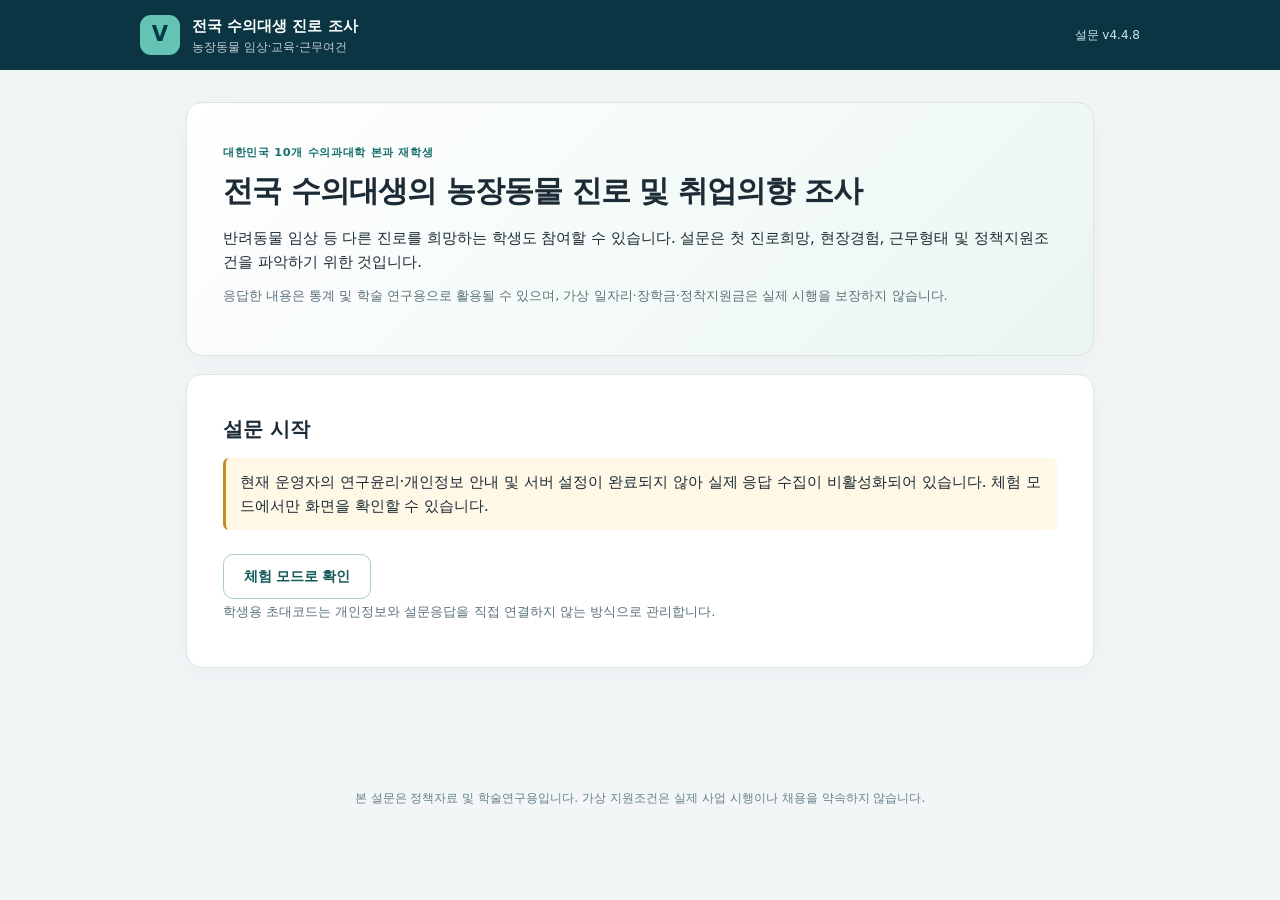
==== index.html @ c11aa6da "Publish survey v4.4.8 with recruitment closed" ====
<!doctype html><html lang="ko"><head><meta charset="utf-8"><meta name="viewport" content="width=device-width,initial-scale=1"><meta name="referrer" content="no-referrer"><meta name="robots" content="noindex,nofollow"><title>전국 수의대생 진로 및 취업의향 조사</title><link rel="stylesheet" href="assets/styles.css"></head><body>
<header class="header"><div class="brand"><span class="mark">V</span><div><strong>전국 수의대생 진로 조사</strong><small>농장동물 임상·교육·근무여건</small></div></div><span class="version">설문 v4.4.8</span></header>
<main id="app" class="shell"><section class="panel hero"><span class="eyebrow">온라인 설문 시스템</span><h1>전국 수의대생의 농장동물 진로 및 취업의향 조사</h1><p>설문 화면을 준비하고 있습니다.</p></section></main>
<footer class="footer">본 설문은 정책자료 및 학술연구용입니다. 가상 지원조건은 실제 사업 시행이나 채용을 약속하지 않습니다.</footer>
<script src="config.js"></script><script type="module" src="src/app.mjs"></script></body></html>
---- assets/styles.css ----
:root{font-family:system-ui,-apple-system,"Apple SD Gothic Neo","Malgun Gothic",sans-serif;color:#1c2b35;background:#f2f6f7;font-size:15px;line-height:1.6}*{box-sizing:border-box}body{margin:0}.header{background:#0b3542;color:#fff;display:flex;align-items:center;justify-content:space-between;padding:14px max(16px,calc((100vw - 1000px)/2));gap:16px}.brand{display:flex;align-items:center;gap:12px}.brand strong,.brand small{display:block}.brand small{font-size:.77rem;opacity:.75}.mark{width:40px;height:40px;display:grid;place-items:center;border-radius:11px;background:#64c3b3;color:#063a42;font-weight:900;font-size:1.4rem}.version{color:#c7e9e6;font-size:.8rem}.quiet{color:#bbebe5}.shell{max-width:940px;margin:32px auto;padding:0 16px;min-height:70vh}.panel{background:#fff;border:1px solid #dbe5e7;border-radius:16px;padding:clamp(18px,3.5vw,36px);box-shadow:0 5px 20px #1837490a;margin-bottom:18px}.hero{background:linear-gradient(135deg,#fff,#eaf6f2)}h1{font-size:clamp(1.4rem,3.5vw,2rem);line-height:1.3;letter-spacing:-.03em;margin:8px 0 16px}h2{font-size:1.35rem;line-height:1.4;margin:4px 0 10px}h3{font-size:1.07rem;margin:0 0 10px}.eyebrow{color:#176e6d;font-size:.75rem;text-transform:uppercase;letter-spacing:.06em;font-weight:700}p{margin:6px 0 12px}.muted,.help{color:#59717b;font-size:.87rem}.help{margin:3px 0 8px}.notice{border-left:3px solid #398a85;background:#eef8f7;padding:12px 16px;border-radius:5px;white-space:pre-wrap}.warning{background:#fff8e7;border-left:3px solid #c48d21;padding:12px 14px;border-radius:6px;margin:14px 0}.error{color:#9b2831;background:#fff3f3;border:1px solid #efb7be;padding:10px 13px;border-radius:8px;margin:12px 0}.success{color:#10615e;background:#e9f7f3;border:1px solid #abdfd3;padding:10px 13px;border-radius:8px}.question{padding:22px 0;border-top:1px solid #e5edef}.question:first-child{border-top:0}.question-title{font-size:1.035rem;font-weight:700;letter-spacing:-.01em}.qid{color:#287d75;font-size:.79rem;margin-right:8px;font-weight:800}.options{display:grid;grid-template-columns:repeat(2,minmax(0,1fr));gap:8px 12px;margin-top:12px}.options.single-column{grid-template-columns:1fr}.option{display:flex;gap:9px;align-items:flex-start;border:1px solid #dce7e9;border-radius:9px;padding:10px 12px;background:#fff;cursor:pointer;min-height:44px}.option:hover{border-color:#6eb6ae;background:#f7fcfb}.option:has(input:checked){border-color:#1b8f82;background:#e8f7f4;color:#095148}.option input{accent-color:#17857a;margin-top:4px;flex-shrink:0}.option span{line-height:1.45}.choice-scale{display:flex;flex-wrap:wrap;gap:6px;margin-top:10px}.choice-scale label{min-width:41px;height:43px;border:1px solid #d5e1e4;border-radius:9px;display:grid;place-items:center;cursor:pointer}.choice-scale label:has(input:checked){background:#157a75;color:#fff;border-color:#157a75}.choice-scale input{position:absolute;opacity:0;pointer-events:none}.scale-ends{display:flex;justify-content:space-between;color:#647d86;font-size:.77rem;margin-top:5px}.subquestion{margin:17px 0;border:1px solid #e1eaec;border-radius:10px;padding:14px}.subquestion h3{font-size:.91rem}.subquestion .choice-scale label{min-width:35px;height:38px}.model-card{border:1px solid #d8e6e8;border-radius:11px;margin:10px 0;padding:15px;background:#f9fcfc}.model-card strong{display:block;margin-bottom:3px}.model-card p{margin:0;color:#587079;font-size:.91rem}.buttons{display:flex;align-items:center;justify-content:space-between;gap:10px;margin-top:24px}.btn{border:0;background:#126c69;color:white;padding:12px 20px;border-radius:10px;cursor:pointer;font-size:.95rem;font-weight:700}.btn:hover{background:#0b5351}.btn.outline{background:#fff;color:#165b5b;border:1px solid #a7cecc}.btn:disabled{opacity:.45;cursor:not-allowed}.progress{height:7px;background:#e7eff0;border-radius:100px;overflow:hidden;margin:14px 0 6px}.progress span{display:block;height:100%;background:#1e9a8b;transition:width .2s}.progress-meta{display:flex;justify-content:space-between;color:#607c85;font-size:.82rem}.footer{text-align:center;color:#66808b;font-size:.82rem;padding:25px}.field{display:block;width:100%;border:1px solid #b5c9cd;border-radius:9px;font:inherit;padding:12px;margin:8px 0 14px}textarea.field{min-height:110px;resize:vertical}.mini-grid{display:grid;grid-template-columns:repeat(3,1fr);gap:11px}.metric{background:#edf7f5;border:1px solid #d2e7e3;border-radius:12px;padding:15px}.metric strong{font-size:1.5rem;display:block}.metric span{font-size:.8rem;color:#4a6972}table{border-collapse:collapse;width:100%;font-size:.9rem}th,td{text-align:left;padding:9px;border-bottom:1px solid #e1ebee}th{background:#f4f9f9}.table-wrap{overflow-x:auto}.row{display:flex;gap:12px;align-items:center}.row>*{flex:1}.hidden{display:none!important}.test-watermark{background:#fff0c8;color:#7b4f00;font-size:.8rem;text-align:center;padding:8px;font-weight:700}label:focus-within{outline:2px solid #56a9a0;outline-offset:2px}input[type="radio"],input[type="checkbox"]{min-width:17px;min-height:17px}.small{font-size:.8rem}@media(max-width:650px){.shell{margin:16px auto}.panel{padding:18px 14px;border-radius:12px}.options{grid-template-columns:1fr}.mini-grid{grid-template-columns:1fr}.row{flex-direction:column;align-items:stretch}.header{padding:12px 16px}.qid{display:inline-block}.choice-scale label{min-width:39px}.subquestion{padding:10px}.subquestion .choice-scale label{min-width:33px}}
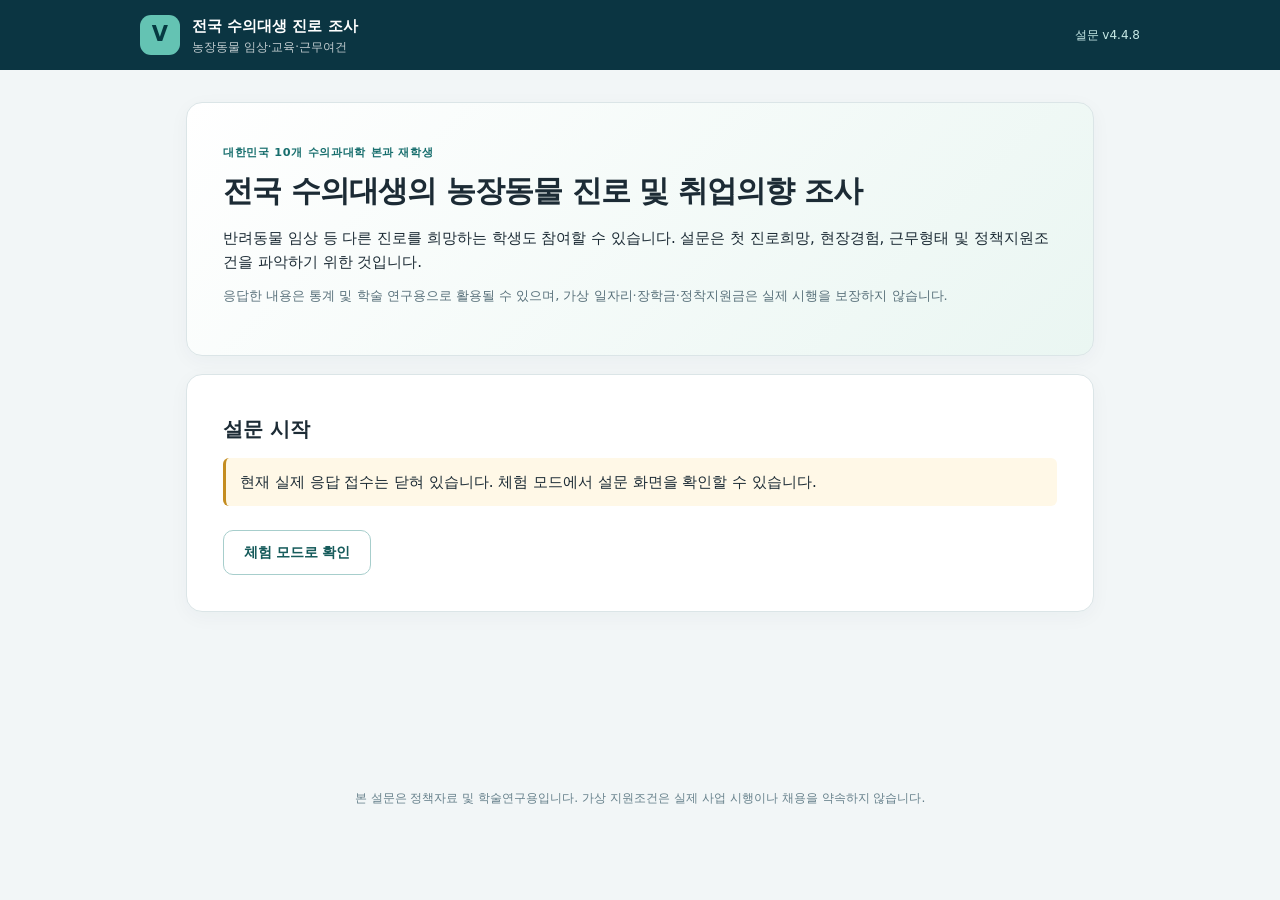
==== commit 0480e744: "Refresh cached survey modules for pilot release" ====
--- a/index.html
+++ b/index.html
@@ -2,4 +2,4 @@
 <header class="header"><div class="brand"><span class="mark">V</span><div><strong>전국 수의대생 진로 조사</strong><small>농장동물 임상·교육·근무여건</small></div></div><span class="version">설문 v4.4.8</span></header>
 <main id="app" class="shell"><section class="panel hero"><span class="eyebrow">온라인 설문 시스템</span><h1>전국 수의대생의 농장동물 진로 및 취업의향 조사</h1><p>설문 화면을 준비하고 있습니다.</p></section></main>
 <footer class="footer">본 설문은 정책자료 및 학술연구용입니다. 가상 지원조건은 실제 사업 시행이나 채용을 약속하지 않습니다.</footer>
-<script src="config.js"></script><script type="module" src="src/app.mjs"></script></body></html>
+<script src="config.js"></script><script type="module" src="src/app.mjs?v=448-pilot1"></script></body></html>
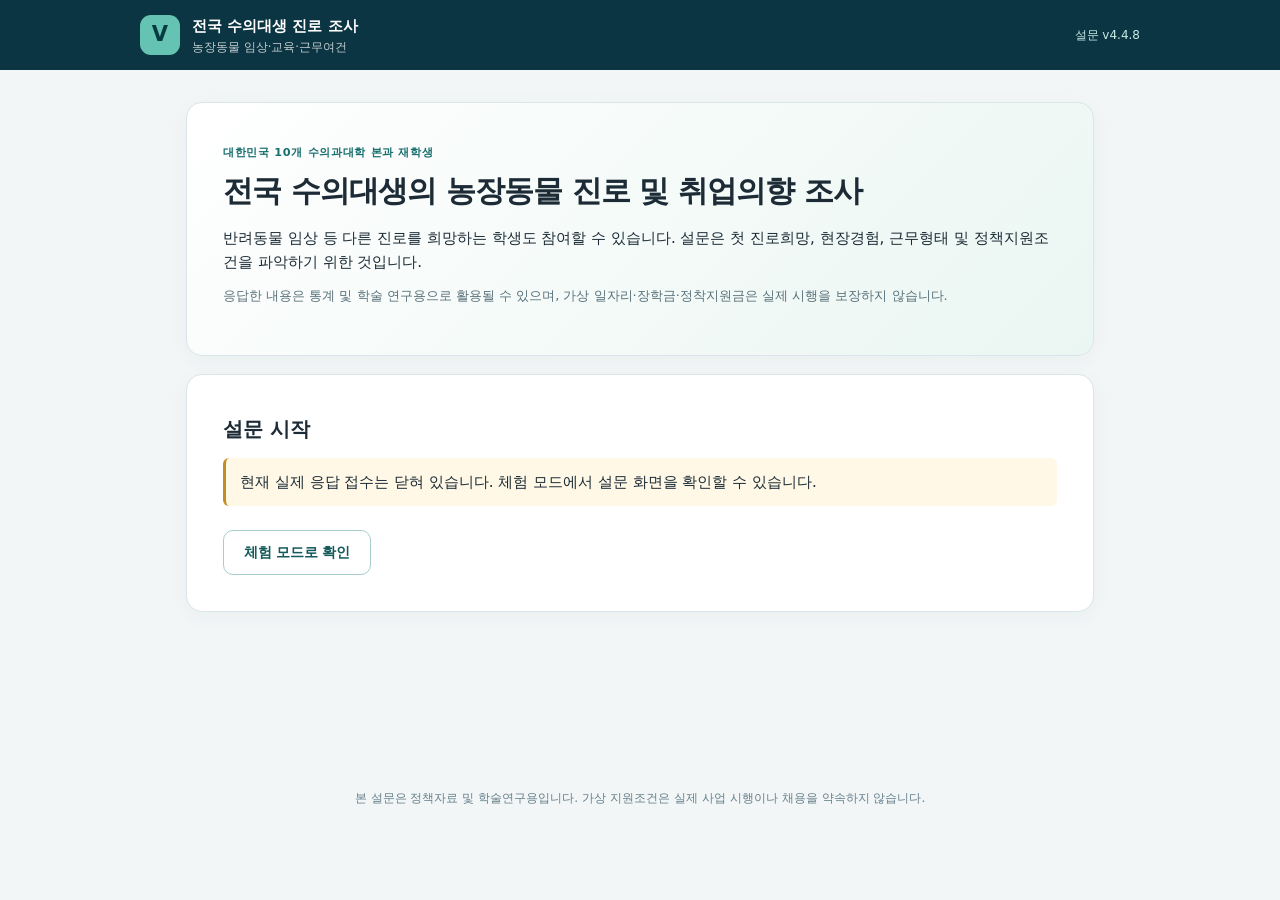
==== commit 9951dc9f: "Refresh shared-link survey interface" ====
--- a/index.html
+++ b/index.html
@@ -2,4 +2,4 @@
 <header class="header"><div class="brand"><span class="mark">V</span><div><strong>전국 수의대생 진로 조사</strong><small>농장동물 임상·교육·근무여건</small></div></div><span class="version">설문 v4.4.8</span></header>
 <main id="app" class="shell"><section class="panel hero"><span class="eyebrow">온라인 설문 시스템</span><h1>전국 수의대생의 농장동물 진로 및 취업의향 조사</h1><p>설문 화면을 준비하고 있습니다.</p></section></main>
 <footer class="footer">본 설문은 정책자료 및 학술연구용입니다. 가상 지원조건은 실제 사업 시행이나 채용을 약속하지 않습니다.</footer>
-<script src="config.js"></script><script type="module" src="src/app.mjs?v=448-pilot1"></script></body></html>
+<script src="config.js"></script><script type="module" src="src/app.mjs?v=448-link1"></script></body></html>
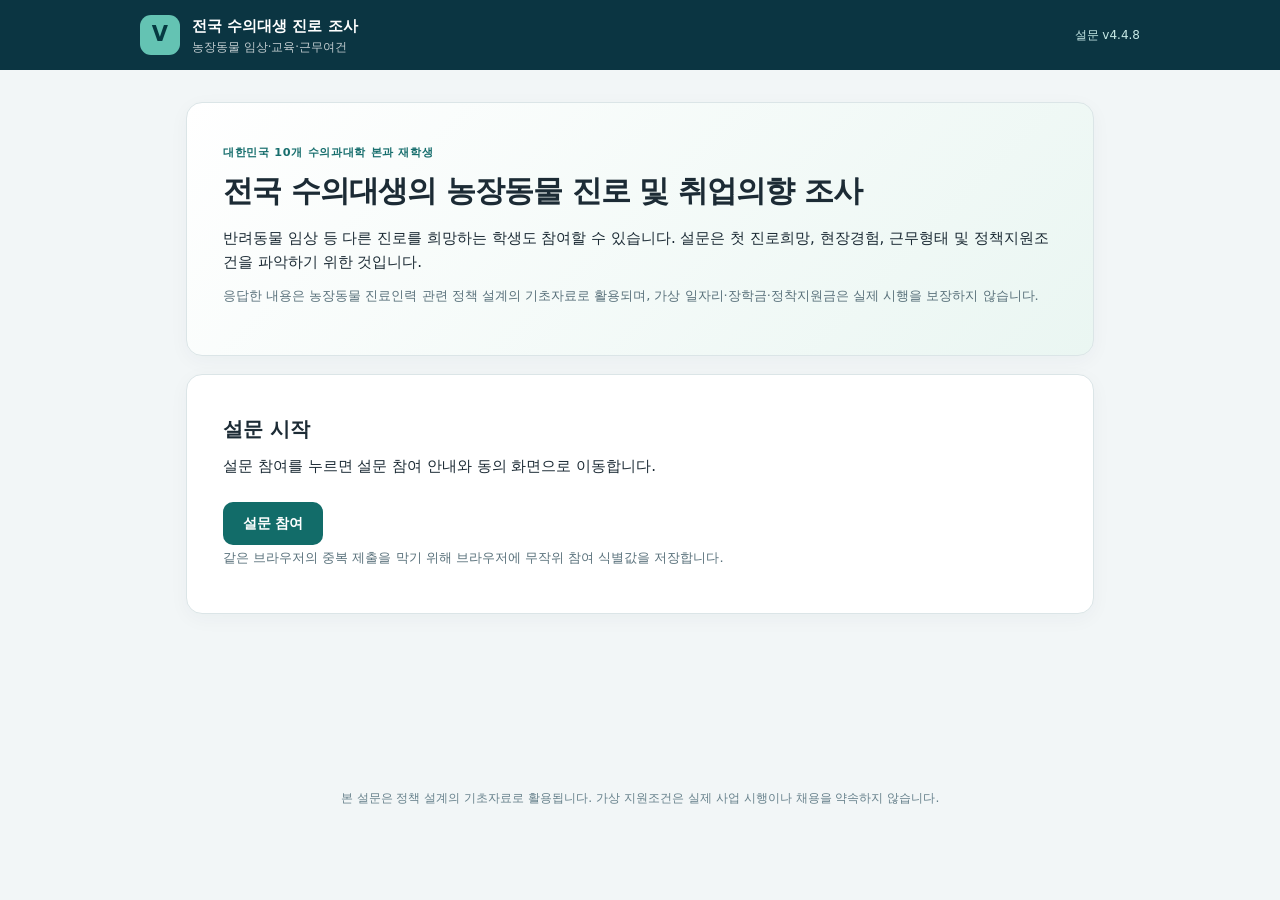
==== commit ffb39f85: "Publish policy survey purpose and Korean Veterinary Medical Association contact" ====
--- a/index.html
+++ b/index.html
@@ -1,5 +1,5 @@
 <!doctype html><html lang="ko"><head><meta charset="utf-8"><meta name="viewport" content="width=device-width,initial-scale=1"><meta name="referrer" content="no-referrer"><meta name="robots" content="noindex,nofollow"><title>전국 수의대생 진로 및 취업의향 조사</title><link rel="stylesheet" href="assets/styles.css"></head><body>
 <header class="header"><div class="brand"><span class="mark">V</span><div><strong>전국 수의대생 진로 조사</strong><small>농장동물 임상·교육·근무여건</small></div></div><span class="version">설문 v4.4.8</span></header>
 <main id="app" class="shell"><section class="panel hero"><span class="eyebrow">온라인 설문 시스템</span><h1>전국 수의대생의 농장동물 진로 및 취업의향 조사</h1><p>설문 화면을 준비하고 있습니다.</p></section></main>
-<footer class="footer">본 설문은 정책자료 및 학술연구용입니다. 가상 지원조건은 실제 사업 시행이나 채용을 약속하지 않습니다.</footer>
-<script src="config.js"></script><script type="module" src="src/app.mjs?v=448-link1"></script></body></html>
+<footer class="footer">본 설문은 정책 설계의 기초자료로 활용됩니다. 가상 지원조건은 실제 사업 시행이나 채용을 약속하지 않습니다.</footer>
+<script src="config.js?v=448-policy1"></script><script type="module" src="src/app.mjs?v=448-policy1"></script></body></html>
